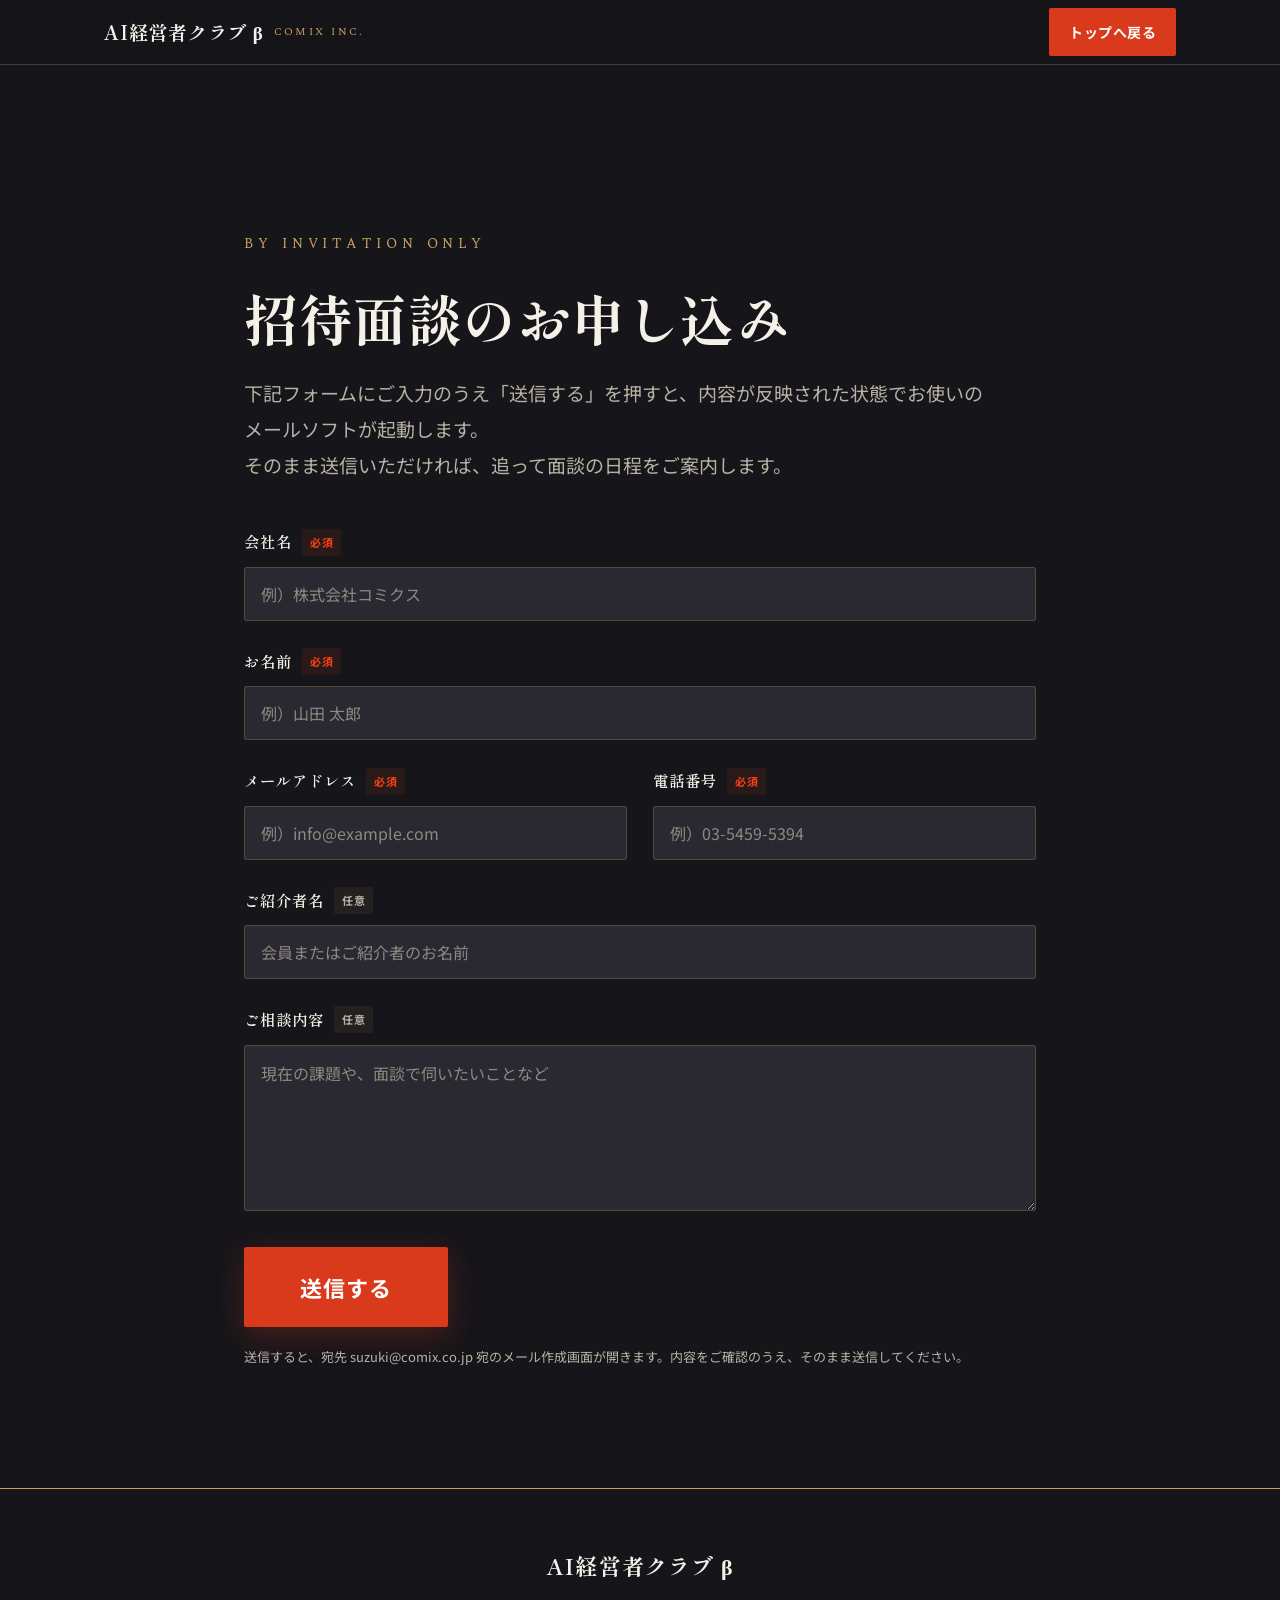
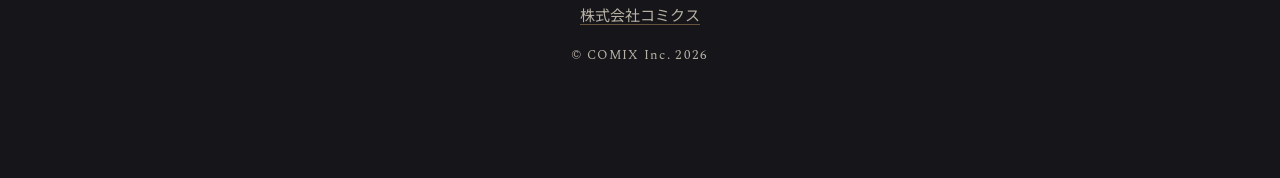
==== apply.html @ c43611c6 "LP更新: ロゴ・画像差し替え、文言修正、モバイル改行調整、FV余白調整 Co-Authored-By: Claude Sonnet 4.6 <noreply@anthropic.com>" ====
<!DOCTYPE html>
<html lang="ja">
<head>
<meta name="robots" content="noindex,nofollow">
<!-- Google Tag Manager -->
<script>(function(w,d,s,l,i){w[l]=w[l]||[];w[l].push({'gtm.start':
new Date().getTime(),event:'gtm.js'});var f=d.getElementsByTagName(s)[0],
j=d.createElement(s),dl=l!='dataLayer'?'&l='+l:'';j.async=true;j.src=
'https://www.googletagmanager.com/gtm.js?id='+i+dl;f.parentNode.insertBefore(j,f);
})(window,document,'script','dataLayer','GTM-5CRJNVT3');</script>
<!-- End Google Tag Manager -->
<meta charset="UTF-8">
<meta name="viewport" content="width=device-width, initial-scale=1.0">
<title>招待面談のお申し込み | AI経営者クラブβ — 株式会社コミクス</title>
<link rel="icon" href="./favicon.ico">
<meta name="description" content="AI経営者クラブβへの招待面談お申し込みフォーム。完全招待制・経営者のためのメンバーシップ。株式会社コミクス運営。">
<!-- 公開時: 仮ドメイン club.comix.co.jp を本番URLへ差し替え -->
<link rel="canonical" href="https://club.comix.co.jp/apply.html">
<link rel="preconnect" href="https://fonts.googleapis.com">
<link rel="preconnect" href="https://fonts.gstatic.com" crossorigin>
<link href="https://fonts.googleapis.com/css2?family=Noto+Sans+JP:wght@400;500;700&family=Shippori+Mincho:wght@600;700&family=Spectral:wght@400;500;600&display=swap" rel="stylesheet">
<link rel="stylesheet" href="./css/style.css">
</head>
<body>
<!-- Google Tag Manager (noscript) -->
<noscript><iframe src="https://www.googletagmanager.com/ns.html?id=GTM-5CRJNVT3"
height="0" width="0" style="display:none;visibility:hidden"></iframe></noscript>
<!-- End Google Tag Manager (noscript) -->

<!-- ============ HEADER ============ -->
<header class="site-header">
  <div class="header-inner">
    <a class="brand" href="./index.html" aria-label="AI経営者クラブβ トップへ">
      <span class="b-main">AI経営者クラブ β</span>
      <span class="b-sub">COMIX Inc.</span>
    </a>
    <a class="btn btn-mini" href="./index.html">トップへ戻る</a>
  </div>
</header>

<!-- ============ APPLY FORM ============ -->
<section class="s-ink apply-section">
  <div class="narrow">
    <span class="eyebrow">By Invitation Only</span>
    <h1 class="sec-head">招待面談のお申し込み</h1>
    <p class="sec-sub">下記フォームにご入力のうえ「送信する」を押すと、内容が反映された状態でお使いのメールソフトが起動します。<br class="pc">そのまま送信いただければ、追って面談の日程をご案内します。</p>

    <form class="apply-form" id="applyForm" novalidate>
      <div class="field">
        <label for="f-company">会社名<span class="req">必須</span></label>
        <input type="text" id="f-company" name="company" autocomplete="organization" placeholder="例）株式会社コミクス" required>
      </div>

      <div class="field">
        <label for="f-name">お名前<span class="req">必須</span></label>
        <input type="text" id="f-name" name="name" autocomplete="name" placeholder="例）山田 太郎" required>
      </div>

      <div class="field-row">
        <div class="field">
          <label for="f-email">メールアドレス<span class="req">必須</span></label>
          <input type="email" id="f-email" name="email" autocomplete="email" placeholder="例）info@example.com" required>
        </div>
        <div class="field">
          <label for="f-tel">電話番号<span class="req">必須</span></label>
          <input type="tel" id="f-tel" name="tel" autocomplete="tel" placeholder="例）03-5459-5394" required>
        </div>
      </div>

      <div class="field">
        <label for="f-referrer">ご紹介者名<span class="opt">任意</span></label>
        <input type="text" id="f-referrer" name="referrer" placeholder="会員またはご紹介者のお名前">
      </div>

      <div class="field">
        <label for="f-message">ご相談内容<span class="opt">任意</span></label>
        <textarea id="f-message" name="message" rows="5" placeholder="現在の課題や、面談で伺いたいことなど"></textarea>
      </div>

      <button type="submit" class="btn btn-primary big apply-submit">送信する</button>
      <p class="apply-note">送信すると、宛先 <span class="nb">suzuki@comix.co.jp</span> 宛のメール作成画面が開きます。内容をご確認のうえ、そのまま送信してください。</p>
    </form>
  </div>
</section>

<!-- ============ FOOTER ============ -->
<footer class="site-footer">
  <div class="narrow">
    <div class="f-brand">AI経営者クラブ β</div>
    <div class="f-co"><a href="https://www.comix.co.jp/" target="_blank" rel="noopener">株式会社コミクス</a></div>
    <div class="f-copy">© COMIX Inc. 2026</div>
  </div>
</footer>

<script>
(function(){
  var form = document.getElementById('applyForm');
  if(!form){ return; }

  form.addEventListener('submit', function(e){
    e.preventDefault();
    if(typeof form.reportValidity === 'function' && !form.reportValidity()){
      return;
    }

    var v = function(id){ return (document.getElementById(id).value || '').trim(); };
    var lines = [
      '会社名: ' + v('f-company'),
      'お名前: ' + v('f-name'),
      'メールアドレス: ' + v('f-email'),
      '電話番号: ' + v('f-tel'),
      'ご紹介者名: ' + (v('f-referrer') || '（なし）'),
      '',
      'ご相談内容:',
      v('f-message') || '（記載なし）'
    ];

    var subject = encodeURIComponent('【AI経営者クラブβ】招待面談の申込み（' + v('f-company') + ' ' + v('f-name') + '様）');
    var body = encodeURIComponent(lines.join('\n'));
    window.location.href = 'mailto:suzuki@comix.co.jp?subject=' + subject + '&body=' + body;

    setTimeout(function(){
      window.location.href = './thanks.html';
    }, 400);
  });
})();
</script>

</body>
</html>
---- css/style.css ----
:root{
  --ink:#16151A;
  --charcoal:#211F26;
  --charcoal-2:#2A2830;
  --paper:#F5F1E8;
  --paper-dim:#EBE5D6;
  --gold:#C8A063;
  --gold-bright:#E0BC7E;
  --vermilion:#D93A1B;
  --vermilion-hover:#FB4113;
  --on-dark:#F5F1E8;
  --on-dark-sub:#B8B2A4;
  --on-light:#221714;
  --on-light-sub:#5C564A;
  --hairline:rgba(200,160,99,.28);
  --hairline-soft:rgba(200,160,99,.18);
  --header-h:64px;
}
*{box-sizing:border-box;margin:0;padding:0;}
html{scroll-behavior:smooth;scroll-padding-top:84px;-webkit-text-size-adjust:100%;}
body{
  font-family:"Noto Sans JP",sans-serif;
  font-size:17px;
  line-height:1.9;
  color:var(--on-dark);
  background:var(--ink);
  -webkit-font-smoothing:antialiased;
  text-rendering:optimizeLegibility;
  overflow-x:hidden;
}
img{max-width:100%;display:block;}
a{color:inherit;text-decoration:none;}
br.sp{display:none;}
h1,h2,h3,h4{font-family:"Shippori Mincho",serif;font-weight:700;line-height:1.4;letter-spacing:.01em;}
a:focus-visible,button:focus-visible,summary:focus-visible{outline:2px solid var(--gold);outline-offset:3px;border-radius:2px;}

.wrap{max-width:1200px;margin:0 auto;padding:0 24px;}
.narrow{max-width:840px;margin:0 auto;padding:0 24px;}
section{padding:clamp(72px,10vw,120px) 0;position:relative;}

/* surfaces */
.s-ink{background:var(--ink);color:var(--on-dark);}
.s-charcoal{background:var(--charcoal);color:var(--on-dark);}
.s-paper{background:var(--paper);color:var(--on-light);}
.s-paper-dim{background:var(--paper-dim);color:var(--on-light);}

/* typography helpers */
.eyebrow{
  font-family:"Spectral",serif;
  letter-spacing:.35em;
  text-transform:uppercase;
  font-size:14px;
  color:var(--gold);
  display:inline-block;
  margin-bottom:22px;
}
.eyebrow--light{color:var(--on-light);}
.sec-head{font-size:clamp(34px,4.5vw,54px);margin-bottom:20px;text-wrap:balance;}
.sec-head span{display:inline-block;}
.sp-only{display:none;}
/* 本文・コールアウトは文節単位で改行（非対応ブラウザは従来通り） */
.hero-lead,.spotlight-note,.sec-sub,.lead-txt,.note,.plan-below,.after-cards-note,.pullquote,.subsidy-panel p,.community-close,.invite-panel,.price-close,.pain-close,.fc-lead,.fc-help,.f-beta,.vcard p,.tcard li{word-break:auto-phrase;}
.hero-lead,.spotlight-note,.sec-sub,.lead-txt,.note,.plan-below,.after-cards-note,.pullquote,.subsidy-panel p,.f-beta{text-wrap:pretty;}
.community-close,.invite-panel,.price-close,.pain-close{text-wrap:balance;}
.nb{display:inline-block;}
.sec-sub{font-size:clamp(16px,1.6vw,19px);color:var(--on-dark-sub);max-width:760px;line-height:1.9;}
.s-paper .sec-sub,.s-paper-dim .sec-sub{color:var(--on-light-sub);}
.roman{font-family:"Spectral",serif;}
.gold-txt{color:var(--gold);}
.note{font-size:13px;line-height:1.85;color:var(--on-dark-sub);}
.s-paper .note,.s-paper-dim .note{color:var(--on-light-sub);}

.hr-gold{border:0;border-top:1px solid var(--hairline);margin:0;}

/* CTA buttons */
.btn{
  display:inline-flex;align-items:center;justify-content:center;gap:.5em;
  font-family:"Noto Sans JP",sans-serif;font-weight:700;
  cursor:pointer;border:0;transition:background .25s ease,transform .25s ease,border-color .25s ease,color .25s ease;
  text-align:center;
}
.btn-primary{
  background:var(--vermilion);color:#fff;border-radius:2px;
  padding:20px 40px;font-size:18px;letter-spacing:.04em;
  box-shadow:0 8px 30px rgba(217,58,27,.28);
}
.btn-primary:hover{background:var(--vermilion-hover);transform:translateY(-2px);}
.btn-primary.big{padding:24px 56px;font-size:clamp(18px,2vw,22px);}
.btn-ghost{
  background:transparent;color:var(--gold);border:1px solid var(--gold);border-radius:2px;
  padding:19px 38px;font-size:17px;letter-spacing:.04em;
}
.btn-ghost:hover{color:var(--gold-bright);border-color:var(--gold-bright);background:rgba(200,160,99,.06);}
.btn-mini{
  background:var(--vermilion);color:#fff;border-radius:2px;
  padding:11px 20px;font-size:14px;font-weight:700;letter-spacing:.03em;
}
.btn-mini:hover{background:var(--vermilion-hover);}

/* ============ HEADER ============ */
.site-header{
  position:sticky;top:0;z-index:200;
  background:rgba(22,21,26,.9);
  backdrop-filter:blur(12px);-webkit-backdrop-filter:blur(12px);
  border-bottom:1px solid var(--hairline);
}
.header-inner{max-width:1120px;margin:0 auto;padding:0 24px;height:var(--header-h);display:flex;align-items:center;justify-content:space-between;gap:16px;}
.brand{display:flex;flex-direction:row;align-items:center;gap:10px;line-height:1.2;}
.brand-logo{height:32px;width:auto;display:block;flex-shrink:0;filter:brightness(0) invert(1) sepia(1) saturate(.55) brightness(1.0);}
.brand-text{display:flex;flex-direction:column;}
.brand .b-main{display:block;white-space:nowrap;}
.brand .b-sub{display:block;}
.brand .b-main{font-family:"Shippori Mincho",serif;font-weight:700;font-size:19px;color:var(--on-dark);letter-spacing:.04em;}
.brand .b-sub{font-family:"Spectral",serif;font-size:11px;letter-spacing:.22em;color:var(--gold);text-transform:uppercase;}

/* ============ HERO ============ */
.hero{
  min-height:100svh;
  display:flex;align-items:center;
  background:
    linear-gradient(rgba(22,21,26,.55),rgba(22,21,26,.92)),
    url('../images/aiclub/hero.png') center/cover no-repeat;
  background:
    linear-gradient(rgba(22,21,26,.55),rgba(22,21,26,.92)),
    image-set(
      url('../images/aiclub/hero.avif') type('image/avif'),
      url('../images/aiclub/hero.webp') type('image/webp'),
      url('../images/aiclub/hero.png') type('image/png')
    ) center/cover no-repeat;
  padding:clamp(50px,7vh,80px) 0 clamp(34px,5vh,60px);
  position:relative;
}
.hero-inner{max-width:1200px;margin:0 auto;padding:0 24px;width:100%;position:relative;}
.hero-grid{display:grid;grid-template-columns:1fr auto;gap:40px;align-items:center;}
.hero-main{max-width:1050px;}
.hero h1{font-size:clamp(34px,6.5vw,76px);color:#fff;line-height:1.28;margin-bottom:30px;letter-spacing:.02em;text-shadow:0 2px 24px rgba(0,0,0,.4);}
.hero-lead{font-size:clamp(16px,1.9vw,21px);color:var(--on-dark);max-width:780px;line-height:1.95;margin-bottom:44px;}
.spotlight{margin-bottom:18px;}
.spotlight .price-yen{font-weight:300;}
.spotlight .price-comma{font-size:.6em;vertical-align:.1em;}
.spotlight .price{
  font-family:"Spectral",serif;font-weight:600;
  font-size:clamp(56px,9vw,120px);
  color:var(--gold);line-height:1;letter-spacing:.01em;
  display:inline-block;
}
.spotlight .unit{font-family:"Spectral",serif;font-weight:600;font-size:clamp(18px,2.4vw,26px);color:var(--gold);margin-left:10px;letter-spacing:.05em;white-space:nowrap;}
.spotlight .real{display:block;margin-top:14px;font-family:"Shippori Mincho",serif;font-weight:600;font-size:clamp(17px,2vw,22px);color:#fff;}
.spotlight-note{font-size:13px;color:var(--on-dark-sub);max-width:640px;margin-top:8px;line-height:1.8;}
.substats{display:flex;flex-wrap:wrap;align-items:center;gap:0 18px;margin:30px 0 40px;font-size:15px;color:var(--on-dark);}
.substats span{display:inline-flex;align-items:center;}
.substats span+span::before{content:"•";color:var(--gold);margin-right:18px;}
.hero-cta{display:flex;flex-wrap:wrap;gap:16px;}
/* vertical signature */
.signature{
  writing-mode:vertical-rl;text-orientation:mixed;
  font-family:"Shippori Mincho",serif;font-weight:700;
  letter-spacing:.5em;font-size:20px;color:var(--gold);
  display:flex;align-items:center;justify-content:center;gap:22px;
  padding:6px 0;
}
.signature::before,.signature::after{content:"";display:block;width:1px;height:54px;background:var(--gold);opacity:.7;}
.signature-badge{display:none;}

/* hero stagger */
.hero-el{opacity:0;animation:heroFade .9s cubic-bezier(.16,1,.3,1) forwards;}
.hero-el.d1{animation-delay:.05s;}
.hero-el.d2{animation-delay:.20s;}
.hero-el.d3{animation-delay:.35s;}
.hero-el.d4{animation-delay:.50s;}
.hero-el.d5{animation-delay:.65s;}
.hero-el.d6{animation-delay:.80s;}
@keyframes heroFade{from{opacity:0;transform:translateY(22px);}to{opacity:1;transform:none;}}

/* reveal */
.reveal{opacity:0;transform:translateY(24px);transition:opacity .8s cubic-bezier(.16,1,.3,1),transform .8s cubic-bezier(.16,1,.3,1);}
.reveal.in{opacity:1;transform:none;}

/* ============ PAIN STRIP ============ */
.pain-list{margin-top:48px;display:flex;flex-direction:column;gap:2px;}
.pain-row{display:grid;grid-template-columns:auto auto 1fr;gap:22px;align-items:baseline;padding:26px 16px;border-bottom:1px solid var(--hairline-soft);}
.pain-row:first-child{border-top:1px solid var(--hairline-soft);}
.pain-no{font-family:"Spectral",serif;font-size:22px;color:var(--on-dark-sub);min-width:32px;}
.pain-x{color:var(--gold);font-size:22px;line-height:1.4;}
.pain-txt strong{display:block;font-family:"Shippori Mincho",serif;font-weight:600;font-size:clamp(18px,2.2vw,24px);color:var(--on-dark);margin-bottom:6px;line-height:1.5;}
.pain-txt span{color:var(--on-dark-sub);font-size:16px;}
.pain-close{
  margin-top:44px;text-align:center;
  border:1px solid var(--gold);border-radius:4px;
  background:rgba(200,160,99,.07);
  padding:30px 28px;
  font-family:"Shippori Mincho",serif;font-weight:700;
  font-size:clamp(19px,2.6vw,28px);color:var(--gold-bright);line-height:1.6;
}
/* diagnostic self-check (interactive pain strip) */
.pain-guide{margin-top:14px;font-size:17px;color:var(--gold);letter-spacing:.02em;}
.pain-row{cursor:pointer;border-radius:4px;transition:box-shadow .25s ease,background .25s ease;}
.pain-row.selected{box-shadow:inset 0 0 0 1.5px var(--gold);background:rgba(200,160,99,.06);}
.pain-row:focus-visible{outline:2px solid var(--gold);outline-offset:2px;}
.pain-x::before{content:"×";}
.pain-row.selected .pain-x{color:var(--gold-bright);}
.pain-row.selected .pain-x::before{content:"✓";}
.pain-result-cta{display:block;margin-top:22px;}

/* ============ SOLUTION BRIDGE ============ */
.bridge-wrap{margin-top:52px;}
.bridge-svg{width:100%;height:auto;display:block;}
.bridge-mobile{display:none;}
.bm-group{margin-bottom:14px;display:flex;flex-direction:column;gap:8px;}
.bm-label{font-family:"Spectral",serif;letter-spacing:.2em;text-transform:uppercase;font-size:12px;color:var(--on-light-sub);margin-bottom:10px;}
.bm-card{background:var(--ink);color:var(--paper);border-radius:4px;padding:12px 16px;font-size:15px;line-height:1.5;}
.bm-center{background:var(--ink);border:1.5px solid var(--gold);color:var(--paper);text-align:center;border-radius:4px;padding:18px;margin:16px 0;}
.bm-center b{font-family:"Shippori Mincho",serif;color:var(--gold);font-size:19px;display:block;}
.bm-arrow{text-align:center;color:var(--gold);font-size:22px;margin:2px 0;}
.bm-values{display:grid;grid-template-columns:repeat(2,1fr);gap:8px;}
.bm-val{background:var(--charcoal);color:var(--paper);text-align:center;border-radius:4px;padding:14px 8px;font-family:"Shippori Mincho",serif;font-weight:600;font-size:16px;}

/* ============ VALUE CARDS (2x2) ============ */
.vcards{margin-top:56px;display:grid;grid-template-columns:repeat(2,1fr);gap:28px;}
.vcard{background:var(--charcoal-2);border:1px solid var(--hairline-soft);border-radius:4px;overflow:hidden;transition:transform .35s ease,border-color .35s ease;display:flex;flex-direction:column;}
.vcard:hover{transform:translateY(-4px);border-color:var(--gold);}
.vcard picture{display:block;width:100%;}
.vcard-img{width:100%;height:210px;object-fit:cover;filter:saturate(.92);}
.vcard-body{padding:28px 28px 32px;}
.vcard-no{font-family:"Spectral",serif;font-size:14px;letter-spacing:.22em;color:var(--gold);text-transform:uppercase;}
.vcard h3{font-size:26px;color:var(--on-dark);margin:6px 0 14px;}
.vcard p{color:var(--on-dark-sub);font-size:16px;line-height:1.85;text-wrap:pretty;}
.vcard-tag{font-family:"Shippori Mincho",serif;font-weight:700;color:var(--gold-bright);}
.after-cards-note{margin-top:40px;padding:28px 30px;border-left:2px solid var(--gold);background:rgba(200,160,99,.05);font-size:17px;line-height:1.9;color:var(--on-dark);}
.proof-note{margin-top:22px;font-size:13px;color:var(--on-dark-sub);line-height:1.85;}

/* ============ VALUE 01 DETAIL ============ */
.two-col{display:grid;grid-template-columns:1fr 1fr;gap:56px;align-items:start;margin-top:52px;}
.lead-txt{font-size:clamp(17px,1.9vw,20px);line-height:1.95;color:var(--on-dark);margin-top:20px;max-width:820px;}
.s-paper .lead-txt,.s-paper-dim .lead-txt{color:var(--on-light);}
.steps{display:flex;flex-direction:column;gap:22px;}
.step{display:grid;grid-template-columns:auto 1fr;gap:20px;align-items:start;padding-bottom:22px;border-bottom:1px solid var(--hairline-soft);}
.step:last-child{border-bottom:0;}
.step-no{font-family:"Spectral",serif;font-size:30px;color:var(--gold);line-height:1;}
.step p{font-size:17px;line-height:1.8;color:var(--on-dark);}
.rtable{border:1px solid var(--hairline);border-radius:4px;overflow:hidden;}
.rtable .rrow{display:grid;grid-template-columns:30% 70%;border-bottom:1px solid var(--hairline-soft);}
.rtable .rrow:last-child{border-bottom:0;}
.rtable .rk{padding:16px 20px;font-family:"Shippori Mincho",serif;font-weight:600;color:var(--gold);background:rgba(200,160,99,.06);font-size:16px;border-right:1px solid var(--hairline-soft);}
.rtable .rv{padding:16px 20px;color:var(--on-dark);font-size:15.5px;line-height:1.7;}
.pullquote{margin-top:40px;font-family:"Shippori Mincho",serif;font-weight:600;font-size:clamp(19px,2.4vw,26px);line-height:1.7;color:var(--on-dark);border-left:3px solid var(--gold);padding-left:26px;}

/* ============ LEARNING (§7) ============ */
.tri{margin-top:52px;display:grid;grid-template-columns:repeat(3,1fr);gap:24px;}
.tcard{background:var(--charcoal-2);border:1px solid var(--hairline-soft);border-radius:4px;padding:32px 28px;transition:transform .35s ease,border-color .35s ease;display:flex;flex-direction:column;}
.tcard:hover{transform:translateY(-4px);border-color:var(--gold);}
.tcard .tlabel{display:inline-block;align-self:flex-start;font-family:"Spectral",serif;letter-spacing:.14em;text-transform:uppercase;font-size:12px;color:var(--gold);border:1px solid var(--hairline);border-radius:2px;padding:5px 12px;margin-bottom:18px;}
.tcard h3{font-size:22px;color:var(--on-dark);margin-bottom:16px;line-height:1.45;}
.tcard ul{list-style:none;display:flex;flex-direction:column;gap:12px;}
.tcard li{position:relative;padding-left:22px;font-size:15.5px;line-height:1.7;color:var(--on-dark-sub);}
.tcard li::before{content:"—";position:absolute;left:0;color:var(--gold);}
.subsidy-panel{
  margin-top:40px;border:1.5px solid var(--gold);border-radius:4px;
  background:rgba(200,160,99,.07);padding:34px 36px;
}
.subsidy-panel h3{font-size:clamp(20px,2.5vw,28px);color:var(--gold-bright);margin-bottom:14px;line-height:1.5;}
.subsidy-panel p{font-size:16.5px;line-height:1.9;color:var(--on-dark);}

/* ============ COMMUNITY (§8, LIGHT) ============ */
.s-paper .tcard{background:#fff;border:1px solid var(--paper-dim);}
.s-paper .tcard:hover{border-color:var(--gold);}
.s-paper .tcard .tlabel{color:var(--on-light);border-color:var(--gold);}
.s-paper .tcard h3{color:var(--on-light);}
.s-paper .tcard li{color:var(--on-light-sub);}
.s-paper .tcard li::before{color:var(--gold);}
.community-close{
  margin-top:40px;text-align:center;
  font-family:"Shippori Mincho",serif;font-weight:600;
  font-size:clamp(18px,2.3vw,24px);line-height:1.7;color:var(--on-light);
  border-top:1px solid var(--gold);border-bottom:1px solid var(--gold);
  padding:28px 20px;
}

/* ============ WHO (§9) ============ */
.who-grid{margin-top:52px;display:grid;grid-template-columns:1.15fr .85fr;gap:44px;align-items:start;}
.check-list{list-style:none;display:flex;flex-direction:column;gap:0;}
.check-list li{display:grid;grid-template-columns:auto 1fr;gap:18px;align-items:start;padding:22px 4px;border-bottom:1px solid var(--hairline-soft);font-size:clamp(17px,2vw,20px);line-height:1.6;color:var(--on-dark);}
.check-list li:first-child{border-top:1px solid var(--hairline-soft);}
.check-mark{color:var(--gold);font-size:22px;line-height:1.4;}
.reject-panel{background:var(--charcoal-2);border:1px solid var(--hairline-soft);border-radius:4px;padding:30px 30px 34px;}
.reject-panel h4{font-size:19px;color:var(--on-dark);margin-bottom:18px;}
.reject-panel ul{list-style:none;display:flex;flex-direction:column;gap:12px;}
.reject-panel li{position:relative;padding-left:22px;color:var(--on-dark-sub);font-size:15.5px;line-height:1.75;}
.reject-panel li::before{content:"×";position:absolute;left:0;color:var(--vermilion);font-weight:700;}
.invite-panel{
  margin-top:48px;text-align:center;
  border:1.5px solid var(--gold);border-radius:4px;
  padding:40px 34px;background:rgba(200,160,99,.06);
  font-family:"Shippori Mincho",serif;font-weight:600;
  font-size:clamp(18px,2.4vw,25px);line-height:1.7;color:var(--gold-bright);
  max-width:900px;margin-left:auto;margin-right:auto;
}

/* ============ PLAN TABLE (§10) ============ */
.plan-scroll{margin-top:44px;position:relative;}
.scroll-hint{display:none;text-align:center;font-size:13px;color:var(--gold);letter-spacing:.15em;margin-bottom:12px;}
.plan-tablewrap{overflow-x:auto;-webkit-overflow-scrolling:touch;border:1px solid var(--hairline-soft);border-radius:4px;}
table.plan{border-collapse:collapse;width:100%;min-width:820px;}
table.plan th,table.plan td{padding:15px 16px;text-align:center;border-bottom:1px solid var(--hairline-soft);border-right:1px solid var(--hairline-soft);font-size:14.5px;line-height:1.55;vertical-align:middle;}
table.plan th:last-child,table.plan td:last-child{border-right:0;}
table.plan thead th{background:var(--ink);color:var(--on-dark);font-family:"Shippori Mincho",serif;font-weight:700;font-size:15px;padding:20px 16px;}
table.plan thead th .price-s{display:block;font-family:"Spectral",serif;font-size:18px;color:var(--gold);margin-top:6px;letter-spacing:.02em;}
table.plan tbody th{text-align:left;background:#252329;color:var(--on-dark);font-weight:500;font-size:14.5px;white-space:nowrap;position:sticky;left:0;z-index:1;}
table.plan tbody td{color:var(--on-dark-sub);}
/* recommended column */
.col-reco{background:rgba(200,160,99,.08)!important;}
table.plan thead th.col-reco{border-top:2px solid var(--gold);border-left:2px solid var(--gold);border-right:2px solid var(--gold);position:relative;}
table.plan tbody td.col-reco{border-left:2px solid var(--gold);border-right:2px solid var(--gold);color:var(--on-dark);}
table.plan tbody tr:last-child td.col-reco{border-bottom:2px solid var(--gold);}
.reco-tag{display:block;width:fit-content;font-family:"Spectral",serif;letter-spacing:.18em;font-size:11px;color:var(--ink);background:var(--gold);padding:3px 12px;border-radius:2px;margin:0 auto 8px;text-transform:uppercase;}
.plan-below{margin-top:30px;font-size:17px;line-height:1.9;color:var(--on-dark);}
.tick{color:var(--gold);font-weight:700;}

/* ============ PRICE BREAKDOWN (§11, LIGHT) ============ */
.price-grid{margin-top:52px;display:grid;grid-template-columns:1fr 1fr;gap:48px;align-items:stretch;}
.incl-list{list-style:none;display:flex;flex-direction:column;gap:0;}
.incl-list li{display:grid;grid-template-columns:auto 1fr;gap:16px;align-items:start;padding:16px 2px;border-bottom:1px solid var(--paper-dim);font-size:16.5px;line-height:1.6;color:var(--on-light);}
.incl-list li:first-child{border-top:1px solid var(--paper-dim);}
.incl-mark{color:var(--gold);font-size:19px;line-height:1.4;}
.calc-card{background:var(--ink);border:1px solid var(--hairline);border-radius:4px;padding:38px 34px;display:flex;flex-direction:column;justify-content:center;gap:8px;}
.calc-row{display:flex;justify-content:space-between;align-items:baseline;gap:16px;padding:12px 0;border-bottom:1px solid var(--hairline-soft);}
.calc-row:last-child{border-bottom:0;}
.calc-row .lab{font-size:15.5px;color:var(--on-dark-sub);}
.calc-row .num{font-family:"Spectral",serif;font-size:26px;color:var(--on-dark);}
.calc-row.sub .num{color:var(--vermilion-hover);}
.calc-row.final{margin-top:8px;padding-top:20px;border-top:1px solid var(--gold);}
.calc-row.final .lab{font-family:"Shippori Mincho",serif;font-weight:700;color:var(--gold-bright);font-size:18px;}
.calc-row.final .num{font-family:"Spectral",serif;font-size:clamp(34px,5vw,52px);color:var(--gold);line-height:1;}
.price-close{
  margin-top:48px;text-align:center;max-width:920px;margin-left:auto;margin-right:auto;
  font-family:"Shippori Mincho",serif;font-weight:600;
  font-size:clamp(18px,2.3vw,25px);line-height:1.8;color:var(--on-light);
}

/* ============ FAQ (§12) ============ */
.faq{margin-top:48px;max-width:880px;margin-left:auto;margin-right:auto;}
.faq details{border-bottom:1px solid var(--hairline-soft);}
.faq details:first-child{border-top:1px solid var(--hairline-soft);}
.faq summary{
  list-style:none;cursor:pointer;padding:26px 44px 26px 40px;position:relative;
  font-family:"Shippori Mincho",serif;font-weight:600;font-size:clamp(17px,2vw,21px);
  color:var(--on-dark);line-height:1.6;
}
.faq summary::-webkit-details-marker{display:none;}
.faq summary::before{content:"Q";font-family:"Spectral",serif;color:var(--gold);position:absolute;left:0;top:26px;font-size:20px;}
.faq summary::after{content:"+";position:absolute;right:8px;top:24px;color:var(--gold);font-size:26px;font-weight:400;transition:transform .3s ease;font-family:"Spectral",serif;}
.faq details[open] summary::after{transform:rotate(45deg);}
.faq .faq-a{padding:0 8px 30px 40px;color:var(--on-dark-sub);font-size:16.5px;line-height:1.95;}

/* ============ FINAL CTA (§13) ============ */
.final-cta{
  background:
    linear-gradient(rgba(22,21,26,.6),rgba(22,21,26,.92)),
    url('../images/aiclub/cta.png') center/cover no-repeat;
  background:
    linear-gradient(rgba(22,21,26,.6),rgba(22,21,26,.92)),
    image-set(
      url('../images/aiclub/cta.avif') type('image/avif'),
      url('../images/aiclub/cta.webp') type('image/webp'),
      url('../images/aiclub/cta.png') type('image/png')
    ) center/cover no-repeat;
  text-align:center;
}
.final-cta .eyebrow{color:var(--gold);}
.final-cta h2{font-size:clamp(38px,6vw,72px);color:#fff;line-height:1.3;margin-bottom:26px;text-shadow:0 2px 24px rgba(0,0,0,.45);}
.final-cta .fc-lead{font-size:clamp(17px,2vw,21px);color:var(--on-dark);max-width:680px;margin:0 auto 40px;line-height:1.9;}
.final-cta .fc-help{margin-top:22px;font-size:15px;color:var(--on-dark-sub);}
.assurance{margin-top:46px;display:flex;flex-wrap:wrap;justify-content:center;gap:14px 30px;}
.assurance span{position:relative;padding-left:24px;font-size:14.5px;color:var(--on-dark);}
.assurance span::before{content:"✓";position:absolute;left:0;color:var(--gold);font-weight:700;}

/* ============ FOOTER (§14) ============ */
.site-footer{background:var(--ink);border-top:1px solid var(--gold);padding:56px 0 90px;text-align:center;}
.site-footer .f-brand{display:flex;align-items:center;justify-content:center;gap:10px;font-family:"Shippori Mincho",serif;font-weight:700;font-size:22px;color:var(--on-dark);letter-spacing:.05em;margin-bottom:14px;}
.site-footer .f-co{font-size:15px;color:var(--on-dark-sub);margin-bottom:6px;}
.site-footer .f-co a{text-decoration:underline;text-underline-offset:3px;text-decoration-color:rgba(200,160,99,.45);transition:color .25s ease;}
.site-footer .f-co a:hover{color:var(--gold);}
.site-footer .f-copy{font-family:"Spectral",serif;font-size:13px;color:var(--on-dark-sub);letter-spacing:.1em;margin:14px 0 20px;}
.site-footer .f-beta{font-size:12.5px;color:var(--on-dark-sub);max-width:640px;margin:0 auto;line-height:1.8;}

/* ============ APPLY FORM ============ */
.apply-section{padding-top:calc(var(--header-h) + clamp(56px,8vw,96px));}
.apply-form{margin-top:44px;display:flex;flex-direction:column;gap:26px;}
.apply-form .field-row{display:grid;grid-template-columns:1fr 1fr;gap:26px;}
.apply-form .field{display:flex;flex-direction:column;gap:10px;}
.apply-form label{font-family:"Shippori Mincho",serif;font-weight:600;font-size:15.5px;color:var(--on-dark);display:flex;align-items:center;gap:10px;}
.apply-form .req,.apply-form .opt{font-family:"Noto Sans JP",sans-serif;font-weight:700;font-size:11px;letter-spacing:.05em;border-radius:2px;padding:3px 8px;}
.apply-form .req{color:var(--vermilion-hover);background:rgba(217,58,27,.1);}
.apply-form .opt{color:var(--on-dark-sub);background:rgba(200,160,99,.08);}
.apply-form input,.apply-form textarea{
  width:100%;background:var(--charcoal-2);border:1px solid var(--hairline);border-radius:3px;
  padding:14px 16px;font-family:"Noto Sans JP",sans-serif;font-size:16px;color:var(--on-dark);
  transition:border-color .2s ease,background .2s ease;
}
.apply-form input::placeholder,.apply-form textarea::placeholder{color:var(--on-dark-sub);opacity:.7;}
.apply-form input:focus,.apply-form textarea:focus{outline:none;border-color:var(--gold);background:var(--charcoal);}
.apply-form textarea{resize:vertical;line-height:1.7;}
.apply-form .apply-submit{margin-top:10px;align-self:flex-start;}
.apply-form .apply-note{font-size:13px;line-height:1.8;color:var(--on-dark-sub);margin-top:-8px;}
.apply-sent{
  margin-top:6px;border:1px solid var(--gold);border-radius:4px;background:rgba(200,160,99,.08);
  padding:18px 20px;font-size:15px;line-height:1.8;color:var(--gold-bright);
}
.apply-sent a{text-decoration:underline;text-underline-offset:3px;}
@media (max-width:640px){
  .apply-form .field-row{grid-template-columns:1fr;gap:26px;}
  .apply-form .apply-submit{align-self:stretch;}
}

/* ============ THANKS PAGE ============ */
.thanks-section{text-align:center;}
.thanks-section .sec-head{margin-left:auto;margin-right:auto;}
.thanks-section .sec-sub{margin-left:auto;margin-right:auto;}
.thanks-note{
  margin:40px auto 0;max-width:640px;
  border:1px solid var(--gold);border-radius:4px;background:rgba(200,160,99,.07);
  padding:24px 26px;font-size:15px;line-height:1.9;color:var(--on-dark-sub);
}
.thanks-note a{color:var(--gold-bright);text-decoration:underline;text-underline-offset:3px;}
.thanks-cta{margin-top:44px;}

/* ============ STICKY BOTTOM CTA (mobile) ============ */
.bottom-cta{display:none;}

/* ============ RESPONSIVE ============ */
@media (max-width:980px){
  .two-col{grid-template-columns:1fr;gap:40px;}
  .who-grid{grid-template-columns:1fr;gap:32px;}
  .price-grid{grid-template-columns:1fr;gap:32px;}
  .tri{grid-template-columns:1fr;}
}
@media (max-width:820px){
  .vcards{grid-template-columns:1fr;}
}
@media (max-width:768px){
  br.pc{display:none;}
  br.sp{display:inline;}
  body{font-size:16.5px;}
  .header-inner{padding:0 16px;}
  .brand .b-main{font-size:16px;}
  .btn-mini{padding:9px 14px;font-size:13px;}
  .hero-grid{grid-template-columns:1fr;}
  .signature{display:none;}
  .signature-badge{
    display:inline-flex;align-items:center;gap:12px;margin-top:6px;
    font-family:"Shippori Mincho",serif;font-weight:700;letter-spacing:.35em;
    font-size:14px;color:var(--gold);border:1px solid var(--gold);border-radius:2px;
    padding:8px 20px;background:rgba(200,160,99,.06);
  }
  .hero-cta .btn{flex:1 1 100%;}
  .bridge-svg{display:none;}
  .bridge-mobile{display:block;}
  .scroll-hint{display:block;}
  .rtable .rrow{grid-template-columns:1fr;}
  .rtable .rk{border-right:0;border-bottom:1px solid var(--hairline-soft);}
  .pain-row{grid-template-columns:auto 1fr;}
  .pain-no{display:none;}
  .bottom-cta{
    display:block;position:fixed;left:0;right:0;bottom:0;z-index:250;
    padding:12px 16px calc(12px + env(safe-area-inset-bottom));
    background:rgba(22,21,26,.94);backdrop-filter:blur(10px);-webkit-backdrop-filter:blur(10px);
    border-top:1px solid var(--hairline);
  }
  .bottom-cta .btn{width:100%;padding:16px;font-size:16px;}
  body{padding-bottom:76px;}
  .site-footer{padding-bottom:110px;}
}
@media (max-width:480px){
  .wrap,.narrow,.hero-inner,.header-inner{padding-left:18px;padding-right:18px;}
  .calc-row .num{font-size:22px;}
  .sp-only{display:inline;}
}

/* reduced motion */
@media (prefers-reduced-motion:reduce){
  html{scroll-behavior:auto;}
  .reveal{opacity:1!important;transform:none!important;transition:none!important;}
  .hero-el{opacity:1!important;transform:none!important;animation:none!important;}
  .btn,.vcard,.tcard,.pain-row{transition:none!important;}
}
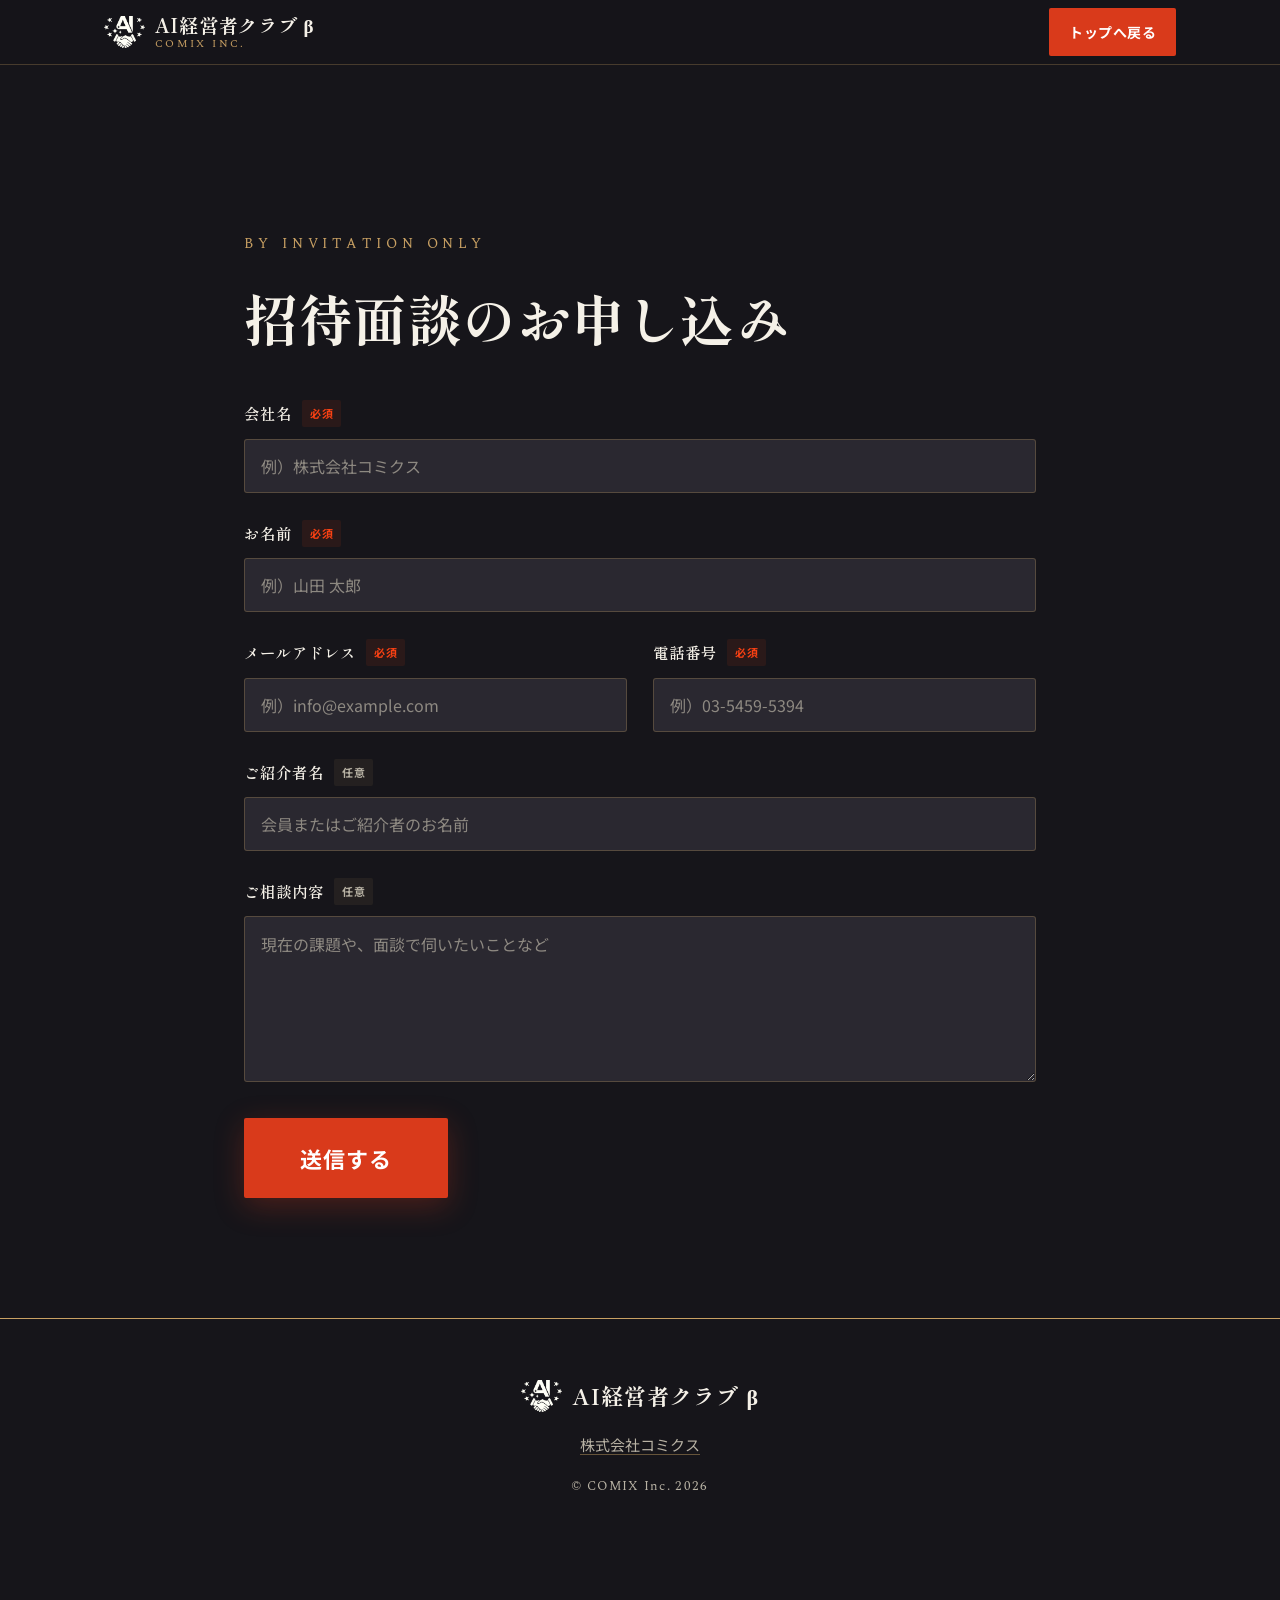
==== commit 494da379: "フォーム・確認・サンクスページ修正: 確認ページ追加、メーラー起動削除、サンクスページテキスト修正 Co-Authored-By: Claude Sonnet 4.6 <noreply@anthrop" ====
--- a/apply.html
+++ b/apply.html
@@ -31,8 +31,11 @@
 <header class="site-header">
   <div class="header-inner">
     <a class="brand" href="./index.html" aria-label="AI経営者クラブβ トップへ">
-      <span class="b-main">AI経営者クラブ β</span>
-      <span class="b-sub">COMIX Inc.</span>
+      <img src="images/logo.png" alt="AI経営者クラブβ ロゴ" class="brand-logo">
+      <div class="brand-text">
+        <span class="b-main">AI経営者クラブ β</span>
+        <span class="b-sub">COMIX Inc.</span>
+      </div>
     </a>
     <a class="btn btn-mini" href="./index.html">トップへ戻る</a>
   </div>
@@ -43,7 +46,6 @@
   <div class="narrow">
     <span class="eyebrow">By Invitation Only</span>
     <h1 class="sec-head">招待面談のお申し込み</h1>
-    <p class="sec-sub">下記フォームにご入力のうえ「送信する」を押すと、内容が反映された状態でお使いのメールソフトが起動します。<br class="pc">そのまま送信いただければ、追って面談の日程をご案内します。</p>
 
     <form class="apply-form" id="applyForm" novalidate>
       <div class="field">
@@ -78,7 +80,6 @@
       </div>
 
       <button type="submit" class="btn btn-primary big apply-submit">送信する</button>
-      <p class="apply-note">送信すると、宛先 <span class="nb">suzuki@comix.co.jp</span> 宛のメール作成画面が開きます。内容をご確認のうえ、そのまま送信してください。</p>
     </form>
   </div>
 </section>
@@ -86,7 +87,7 @@
 <!-- ============ FOOTER ============ -->
 <footer class="site-footer">
   <div class="narrow">
-    <div class="f-brand">AI経営者クラブ β</div>
+    <div class="f-brand"><img src="images/logo.png" alt="AI経営者クラブβ ロゴ" class="brand-logo">AI経営者クラブ β</div>
     <div class="f-co"><a href="https://www.comix.co.jp/" target="_blank" rel="noopener">株式会社コミクス</a></div>
     <div class="f-copy">© COMIX Inc. 2026</div>
   </div>
@@ -104,24 +105,16 @@
     }
 
     var v = function(id){ return (document.getElementById(id).value || '').trim(); };
-    var lines = [
-      '会社名: ' + v('f-company'),
-      'お名前: ' + v('f-name'),
-      'メールアドレス: ' + v('f-email'),
-      '電話番号: ' + v('f-tel'),
-      'ご紹介者名: ' + (v('f-referrer') || '（なし）'),
-      '',
-      'ご相談内容:',
-      v('f-message') || '（記載なし）'
-    ];
+    sessionStorage.setItem('aikc_form', JSON.stringify({
+      company:  v('f-company'),
+      name:     v('f-name'),
+      email:    v('f-email'),
+      tel:      v('f-tel'),
+      referrer: v('f-referrer'),
+      message:  v('f-message')
+    }));
 
-    var subject = encodeURIComponent('【AI経営者クラブβ】招待面談の申込み（' + v('f-company') + ' ' + v('f-name') + '様）');
-    var body = encodeURIComponent(lines.join('\n'));
-    window.location.href = 'mailto:suzuki@comix.co.jp?subject=' + subject + '&body=' + body;
-
-    setTimeout(function(){
-      window.location.href = './thanks.html';
-    }, 400);
+    window.location.href = './confirm.html';
   });
 })();
 </script>
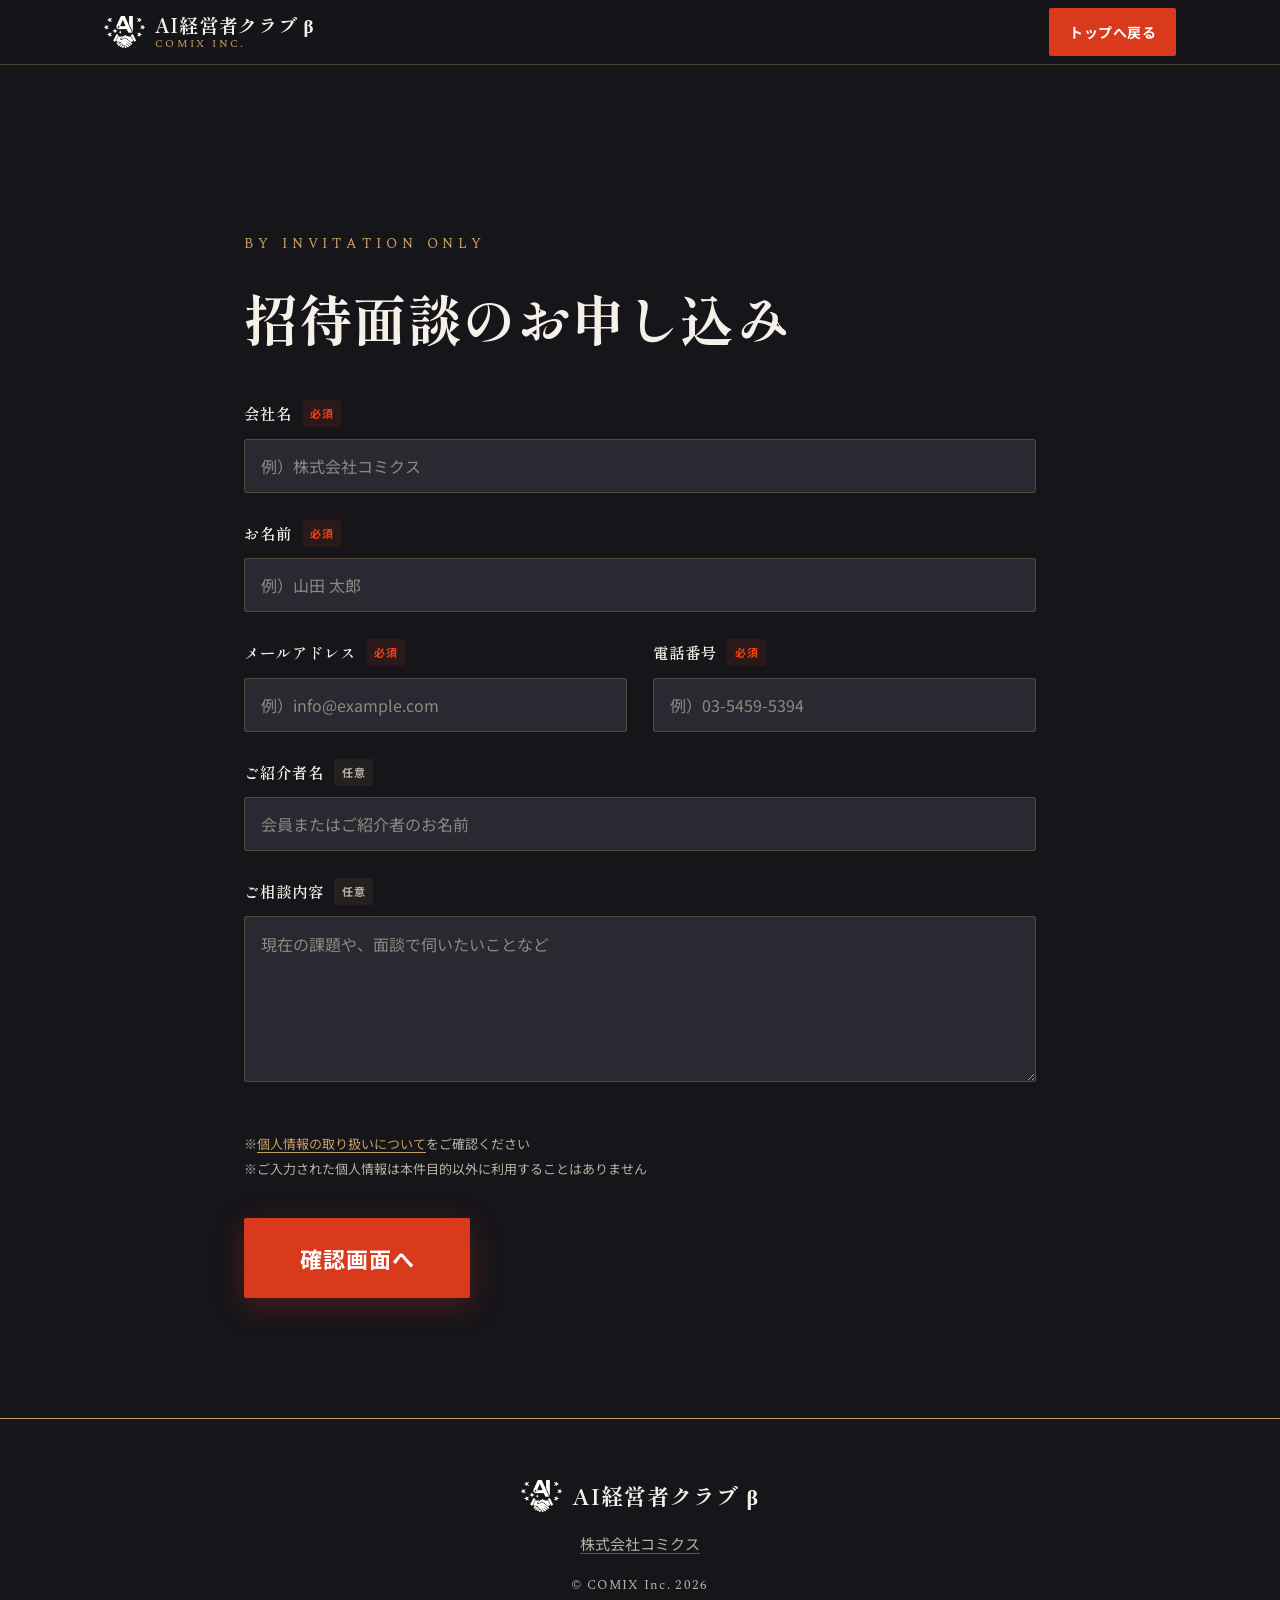
==== commit d7a16b30: "apply: 個人情報注記を追加、送信ボタンを「確認画面へ」に変更 Co-Authored-By: Claude Sonnet 4.6 <noreply@anthropic.com>" ====
--- a/apply.html
+++ b/apply.html
@@ -79,7 +79,8 @@
         <textarea id="f-message" name="message" rows="5" placeholder="現在の課題や、面談で伺いたいことなど"></textarea>
       </div>
 
-      <button type="submit" class="btn btn-primary big apply-submit">送信する</button>
+      <p class="privacy-note">※<a href="https://www.comix.co.jp/handling-of-personal-information/" target="_blank" rel="noopener">個人情報の取り扱いについて</a>をご確認ください<br>※ご入力された個人情報は本件目的以外に利用することはありません</p>
+      <button type="submit" class="btn btn-primary big apply-submit">確認画面へ</button>
     </form>
   </div>
 </section>
--- a/css/style.css
+++ b/css/style.css
@@ -352,6 +352,14 @@
 .faq details[open] summary::after{transform:rotate(45deg);}
 .faq .faq-a{padding:0 8px 30px 40px;color:var(--on-dark-sub);font-size:16.5px;line-height:1.95;}
 
+/* FAQ on light background */
+.s-paper .faq details{border-bottom:1px solid var(--paper-dim);}
+.s-paper .faq details:first-child{border-top:1px solid var(--paper-dim);}
+.s-paper .faq summary{color:var(--on-light);}
+.s-paper .faq summary::before{color:var(--on-light);}
+.s-paper .faq summary::after{color:var(--on-light);}
+.s-paper .faq .faq-a{color:var(--on-light-sub);}
+
 /* ============ FINAL CTA (§13) ============ */
 .final-cta{
   background:
@@ -400,6 +408,8 @@
 .apply-form input::placeholder,.apply-form textarea::placeholder{color:var(--on-dark-sub);opacity:.7;}
 .apply-form input:focus,.apply-form textarea:focus{outline:none;border-color:var(--gold);background:var(--charcoal);}
 .apply-form textarea{resize:vertical;line-height:1.7;}
+.privacy-note{font-size:13px;color:var(--on-dark-sub);line-height:1.9;margin-top:24px;}
+.privacy-note a{color:var(--gold);text-decoration:underline;text-underline-offset:3px;}
 .apply-form .apply-submit{margin-top:10px;align-self:flex-start;}
 .apply-form .apply-note{font-size:13px;line-height:1.8;color:var(--on-dark-sub);margin-top:-8px;}
 .apply-sent{
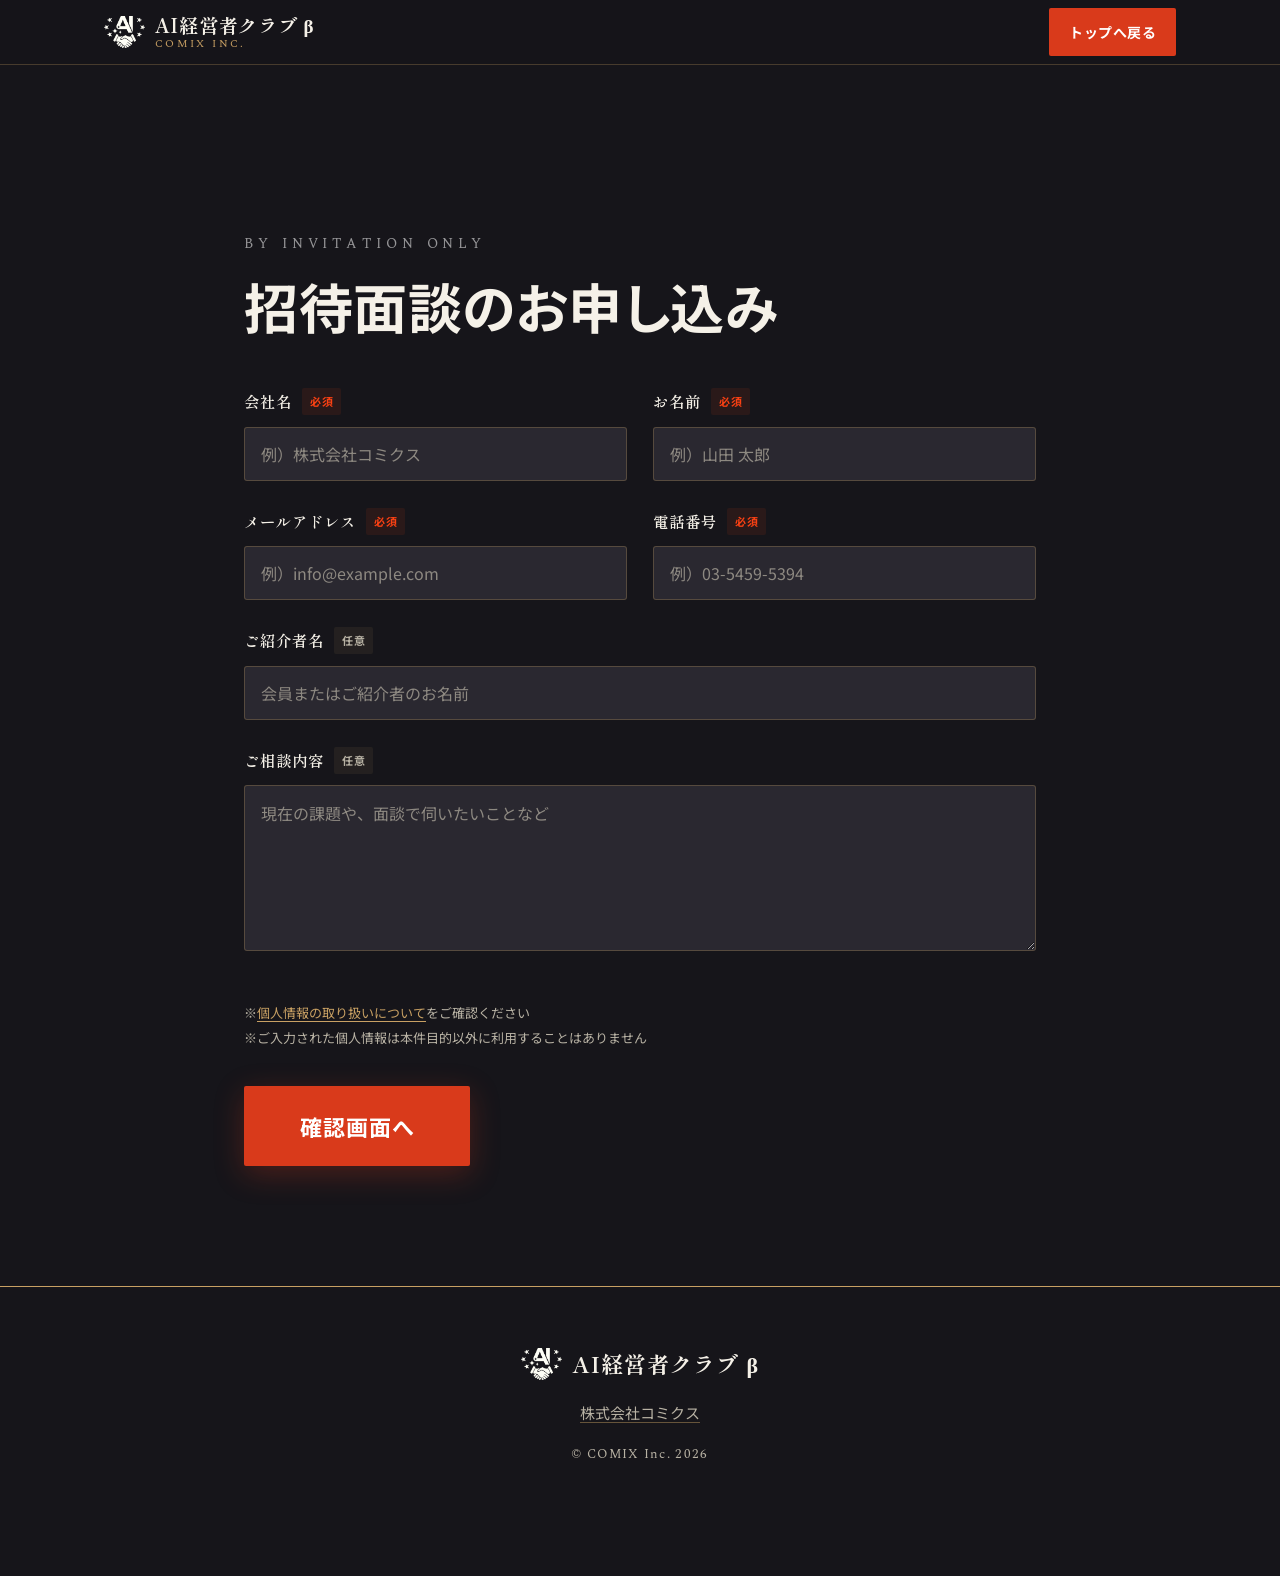
==== commit b49e6249: "club: フォームレイアウト・autofill・color-scheme修正 - 会社名とお名前を2カラム(field-row)に変更 - autofillダーク維持CSS追加(-webkit-bo" ====
--- a/apply.html
+++ b/apply.html
@@ -48,24 +48,28 @@
     <h1 class="sec-head">招待面談のお申し込み</h1>
 
     <form class="apply-form" id="applyForm" novalidate>
-      <div class="field">
-        <label for="f-company">会社名<span class="req">必須</span></label>
-        <input type="text" id="f-company" name="company" autocomplete="organization" placeholder="例）株式会社コミクス" required>
-      </div>
+      <div class="field-row">
+        <div class="field">
+          <label for="f-company">会社名<span class="req">必須</span></label>
+          <input type="text" id="f-company" name="company" autocomplete="organization" placeholder="例）株式会社コミクス" required>
+        </div>
 
-      <div class="field">
-        <label for="f-name">お名前<span class="req">必須</span></label>
-        <input type="text" id="f-name" name="name" autocomplete="name" placeholder="例）山田 太郎" required>
+        <div class="field">
+          <label for="f-name">お名前<span class="req">必須</span></label>
+          <input type="text" id="f-name" name="name" autocomplete="name" placeholder="例）山田 太郎" required>
+        </div>
       </div>
 
       <div class="field-row">
         <div class="field">
           <label for="f-email">メールアドレス<span class="req">必須</span></label>
           <input type="email" id="f-email" name="email" autocomplete="email" placeholder="例）info@example.com" required>
+          <span class="field-error" id="email-error" style="display:none;color:#e05;font-size:13px;margin-top:4px;"></span>
         </div>
         <div class="field">
           <label for="f-tel">電話番号<span class="req">必須</span></label>
-          <input type="tel" id="f-tel" name="tel" autocomplete="tel" placeholder="例）03-5459-5394" required>
+          <input type="tel" id="f-tel" name="tel" autocomplete="tel" placeholder="例）03-5459-5394" required pattern="[0-9\-\(\)\+\s]+" title="電話番号は数字・ハイフンのみで入力してください">
+          <span class="field-error" id="tel-error" style="display:none;color:#e05;font-size:13px;margin-top:4px;display:none;">電話番号は数字・ハイフンのみで入力してください</span>
         </div>
       </div>
 
@@ -79,7 +83,7 @@
         <textarea id="f-message" name="message" rows="5" placeholder="現在の課題や、面談で伺いたいことなど"></textarea>
       </div>
 
-      <p class="privacy-note">※<a href="https://www.comix.co.jp/handling-of-personal-information/" target="_blank" rel="noopener">個人情報の取り扱いについて</a>をご確認ください<br>※ご入力された個人情報は本件目的以外に利用することはありません</p>
+      <p class="privacy-note">※<a href="https://www.comix.co.jp/handling-of-personal-information/" target="_blank" rel="noopener" style="text-decoration:underline;text-underline-offset:3px;">個人情報の取り扱いについて</a>をご確認ください<br>※ご入力された個人情報は本件目的以外に利用することはありません</p>
       <button type="submit" class="btn btn-primary big apply-submit">確認画面へ</button>
     </form>
   </div>
@@ -99,8 +103,24 @@
   var form = document.getElementById('applyForm');
   if(!form){ return; }
 
+  var emailInput = document.getElementById('f-email');
+  var emailError = document.getElementById('email-error');
+  function validateEmail(){
+    var val = emailInput.value;
+    if(/[^\x00-\x7F]/.test(val)){
+      emailError.textContent = 'メールアドレスに日本語は使用できません';
+      emailError.style.display = 'block';
+      emailInput.setCustomValidity('invalid');
+    } else {
+      emailError.style.display = 'none';
+      emailInput.setCustomValidity('');
+    }
+  }
+  emailInput.addEventListener('input', validateEmail);
+
   form.addEventListener('submit', function(e){
     e.preventDefault();
+    validateEmail();
     if(typeof form.reportValidity === 'function' && !form.reportValidity()){
       return;
     }
--- a/css/style.css
+++ b/css/style.css
@@ -1,4 +1,5 @@
 :root{
+  color-scheme:dark;
   --ink:#16151A;
   --charcoal:#211F26;
   --charcoal-2:#2A2830;
@@ -31,7 +32,8 @@
 img{max-width:100%;display:block;}
 a{color:inherit;text-decoration:none;}
 br.sp{display:none;}
-h1,h2,h3,h4{font-family:"Shippori Mincho",serif;font-weight:700;line-height:1.4;letter-spacing:.01em;}
+h1,h2,h3,h4{font-family:"Noto Sans JP",sans-serif;font-weight:700;line-height:1.4;letter-spacing:.01em;font-feature-settings:"palt";}
+.qt{font-weight:100;}.qt b{font-weight:700;}.h1-sub{font-size:.72em;}
 a:focus-visible,button:focus-visible,summary:focus-visible{outline:2px solid var(--gold);outline-offset:3px;border-radius:2px;}
 
 .wrap{max-width:1200px;margin:0 auto;padding:0 24px;}
@@ -50,9 +52,9 @@
   letter-spacing:.35em;
   text-transform:uppercase;
   font-size:14px;
-  color:var(--gold);
+  color:rgba(255,255,255,.55);
   display:inline-block;
-  margin-bottom:22px;
+  margin-bottom:10px;
 }
 .eyebrow--light{color:var(--on-light);}
 .sec-head{font-size:clamp(34px,4.5vw,54px);margin-bottom:20px;text-wrap:balance;}
@@ -62,7 +64,7 @@
 .hero-lead,.spotlight-note,.sec-sub,.lead-txt,.note,.plan-below,.after-cards-note,.pullquote,.subsidy-panel p,.community-close,.invite-panel,.price-close,.pain-close,.fc-lead,.fc-help,.f-beta,.vcard p,.tcard li{word-break:auto-phrase;}
 .hero-lead,.spotlight-note,.sec-sub,.lead-txt,.note,.plan-below,.after-cards-note,.pullquote,.subsidy-panel p,.f-beta{text-wrap:pretty;}
 .community-close,.invite-panel,.price-close,.pain-close{text-wrap:balance;}
-.nb{display:inline-block;}
+.nb{display:inline-block;white-space:nowrap;}
 .sec-sub{font-size:clamp(16px,1.6vw,19px);color:var(--on-dark-sub);max-width:760px;line-height:1.9;}
 .s-paper .sec-sub,.s-paper-dim .sec-sub{color:var(--on-light-sub);}
 .roman{font-family:"Spectral",serif;}
@@ -87,13 +89,14 @@
 .btn-primary:hover{background:var(--vermilion-hover);transform:translateY(-2px);}
 .btn-primary.big{padding:24px 56px;font-size:clamp(18px,2vw,22px);}
 .btn-ghost{
-  background:transparent;color:var(--gold);border:1px solid var(--gold);border-radius:2px;
+  background:transparent;color:#fff;border:1px solid #fff;border-radius:2px;
   padding:19px 38px;font-size:17px;letter-spacing:.04em;
 }
-.btn-ghost:hover{color:var(--gold-bright);border-color:var(--gold-bright);background:rgba(200,160,99,.06);}
+.btn-ghost:hover{color:rgba(255,255,255,.8);border-color:rgba(255,255,255,.8);background:rgba(255,255,255,.06);}
 .btn-mini{
   background:var(--vermilion);color:#fff;border-radius:2px;
   padding:11px 20px;font-size:14px;font-weight:700;letter-spacing:.03em;
+  white-space:nowrap;
 }
 .btn-mini:hover{background:var(--vermilion-hover);}
 
@@ -115,51 +118,78 @@
 
 /* ============ HERO ============ */
 .hero{
-  min-height:100svh;
-  display:flex;align-items:center;
-  background:
-    linear-gradient(rgba(22,21,26,.55),rgba(22,21,26,.92)),
-    url('../images/aiclub/hero.png') center/cover no-repeat;
-  background:
-    linear-gradient(rgba(22,21,26,.55),rgba(22,21,26,.92)),
-    image-set(
-      url('../images/aiclub/hero.avif') type('image/avif'),
-      url('../images/aiclub/hero.webp') type('image/webp'),
-      url('../images/aiclub/hero.png') type('image/png')
-    ) center/cover no-repeat;
-  padding:clamp(50px,7vh,80px) 0 clamp(34px,5vh,60px);
+  display:flex;
+  flex-direction:column;
   position:relative;
-}
-.hero-inner{max-width:1200px;margin:0 auto;padding:0 24px;width:100%;position:relative;}
-.hero-grid{display:grid;grid-template-columns:1fr auto;gap:40px;align-items:center;}
-.hero-main{max-width:1050px;}
-.hero h1{font-size:clamp(34px,6.5vw,76px);color:#fff;line-height:1.28;margin-bottom:30px;letter-spacing:.02em;text-shadow:0 2px 24px rgba(0,0,0,.4);}
-.hero-lead{font-size:clamp(16px,1.9vw,21px);color:var(--on-dark);max-width:780px;line-height:1.95;margin-bottom:44px;}
-.spotlight{margin-bottom:18px;}
-.spotlight .price-yen{font-weight:300;}
-.spotlight .price-comma{font-size:.6em;vertical-align:.1em;}
+  padding:0;
+}
+.hero-img-wrap{
+  width:100%;
+  height:58svh;
+  min-height:320px;
+  max-height:640px;
+  overflow:hidden;
+  flex-shrink:0;
+}
+.hero-img-photo{
+  width:100%;
+  height:100%;
+  object-fit:cover;
+  object-position:center top;
+  display:block;
+}
+.hero-text-wrap{
+  background:var(--ink);
+  flex:1;
+  display:flex;
+  align-items:flex-start;
+  padding:clamp(24px,3vh,40px) 0 clamp(36px,5vh,60px);
+}
+.hero-inner{max-width:1200px;margin:0 auto;padding:0 24px;width:100%;}
+.hero-main{max-width:900px;}
+.hero h1{font-size:clamp(34px,6.5vw,76px);color:var(--on-dark);line-height:1.28;margin-top:32px;margin-bottom:24px;letter-spacing:.02em;}
+.hero-lead{font-size:clamp(14px,1.5vw,17px);color:var(--on-dark);line-height:1.95;margin-bottom:32px;white-space:nowrap;}
+.hero-bottom{
+  display:grid;
+  grid-template-areas:"price price" "stats cta";
+  grid-template-columns:1fr auto;
+  align-items:center;
+  gap:12px 24px;
+  margin-bottom:18px;
+}
+.hero-price-group{grid-area:price;}
+.hero-bottom .hero-cta{grid-area:cta;justify-self:end;display:flex;flex-direction:row;flex-wrap:nowrap;gap:12px;align-items:center;white-space:nowrap;transform:translate(40px,-80px);}
+.hero-bottom .substats{grid-area:stats;margin:0;align-self:center;white-space:nowrap;flex-wrap:nowrap;}
+.hero-price-group{display:flex;align-items:center;gap:16px;flex-wrap:nowrap;flex-shrink:0;}
+.hero-bottom .spotlight .price{font-size:clamp(44px,5.5vw,76px);}
+.hero-bottom .spotlight .unit{font-size:clamp(15px,1.7vw,21px);margin-left:2px;}
+.hero-bottom .hero-cta{flex-shrink:0;gap:12px;}
+.hero-bottom .btn-primary.big{padding:16px 28px;font-size:clamp(14px,1.4vw,16px);}
+.hero-bottom .btn-ghost{padding:15px 24px;font-size:15px;}
+.signature-badge-inline{
+  font-family:"Noto Sans JP",sans-serif;font-weight:700;
+  font-size:14px;letter-spacing:.25em;color:var(--gold);
+  border:1px solid var(--gold);padding:6px 16px;white-space:nowrap;
+  display:inline-block;
+}
+.spotlight{display:flex;align-items:baseline;gap:4px;}
+.spotlight .price-yen{font-weight:300;font-size:.65em;vertical-align:.05em;}
+.spotlight .price-comma{font-size:.6em;vertical-align:.1em;font-family:Arial,sans-serif;}
 .spotlight .price{
-  font-family:"Spectral",serif;font-weight:600;
+  font-family:"Noto Sans JP",sans-serif;font-weight:600;
   font-size:clamp(56px,9vw,120px);
-  color:var(--gold);line-height:1;letter-spacing:.01em;
+  color:rgba(255,255,255,.68);line-height:1;letter-spacing:-.04em;
   display:inline-block;
 }
-.spotlight .unit{font-family:"Spectral",serif;font-weight:600;font-size:clamp(18px,2.4vw,26px);color:var(--gold);margin-left:10px;letter-spacing:.05em;white-space:nowrap;}
+.spotlight .unit{font-family:"Noto Sans JP",sans-serif;font-weight:600;font-size:clamp(18px,2.4vw,26px);color:rgba(255,255,255,.68);margin-left:10px;letter-spacing:.05em;white-space:nowrap;font-feature-settings:"palt";}
 .spotlight .real{display:block;margin-top:14px;font-family:"Shippori Mincho",serif;font-weight:600;font-size:clamp(17px,2vw,22px);color:#fff;}
 .spotlight-note{font-size:13px;color:var(--on-dark-sub);max-width:640px;margin-top:8px;line-height:1.8;}
-.substats{display:flex;flex-wrap:wrap;align-items:center;gap:0 18px;margin:30px 0 40px;font-size:15px;color:var(--on-dark);}
+.substats{display:flex;flex-wrap:wrap;align-items:center;gap:0;margin:24px 0 0;font-size:15px;color:var(--on-dark-sub);}
 .substats span{display:inline-flex;align-items:center;}
-.substats span+span::before{content:"•";color:var(--gold);margin-right:18px;}
+.substats span+span::before{content:" / ";color:var(--on-dark-sub);white-space:pre;}
 .hero-cta{display:flex;flex-wrap:wrap;gap:16px;}
-/* vertical signature */
-.signature{
-  writing-mode:vertical-rl;text-orientation:mixed;
-  font-family:"Shippori Mincho",serif;font-weight:700;
-  letter-spacing:.5em;font-size:20px;color:var(--gold);
-  display:flex;align-items:center;justify-content:center;gap:22px;
-  padding:6px 0;
-}
-.signature::before,.signature::after{content:"";display:block;width:1px;height:54px;background:var(--gold);opacity:.7;}
+/* vertical signature (legacy — hidden in new layout) */
+.signature{display:none;}
 .signature-badge{display:none;}
 
 /* hero stagger */
@@ -189,7 +219,7 @@
   border:1px solid var(--gold);border-radius:4px;
   background:rgba(200,160,99,.07);
   padding:30px 28px;
-  font-family:"Shippori Mincho",serif;font-weight:700;
+  font-family:"Noto Sans JP",sans-serif;font-weight:700;
   font-size:clamp(19px,2.6vw,28px);color:var(--gold-bright);line-height:1.6;
 }
 /* diagnostic self-check (interactive pain strip) */
@@ -219,7 +249,7 @@
 .vcards{margin-top:56px;display:grid;grid-template-columns:repeat(2,1fr);gap:28px;}
 .vcard{background:var(--charcoal-2);border:1px solid var(--hairline-soft);border-radius:4px;overflow:hidden;transition:transform .35s ease,border-color .35s ease;display:flex;flex-direction:column;}
 .vcard:hover{transform:translateY(-4px);border-color:var(--gold);}
-.vcard picture{display:block;width:100%;}
+.vcard picture{display:block;width:100%;height:210px;overflow:hidden;}
 .vcard-img{width:100%;height:210px;object-fit:cover;filter:saturate(.92);}
 .vcard-body{padding:28px 28px 32px;}
 .vcard-no{font-family:"Spectral",serif;font-size:14px;letter-spacing:.22em;color:var(--gold);text-transform:uppercase;}
@@ -243,10 +273,11 @@
 .rtable .rrow:last-child{border-bottom:0;}
 .rtable .rk{padding:16px 20px;font-family:"Shippori Mincho",serif;font-weight:600;color:var(--gold);background:rgba(200,160,99,.06);font-size:16px;border-right:1px solid var(--hairline-soft);}
 .rtable .rv{padding:16px 20px;color:var(--on-dark);font-size:15.5px;line-height:1.7;}
-.pullquote{margin-top:40px;font-family:"Shippori Mincho",serif;font-weight:600;font-size:clamp(19px,2.4vw,26px);line-height:1.7;color:var(--on-dark);border-left:3px solid var(--gold);padding-left:26px;}
+.pullquote{margin-top:40px;font-family:"Noto Sans JP",sans-serif;font-weight:600;font-size:clamp(19px,2.4vw,26px);line-height:1.7;color:var(--on-dark);border-left:3px solid var(--gold);padding-left:26px;}
 
 /* ============ LEARNING (§7) ============ */
 .tri{margin-top:52px;display:grid;grid-template-columns:repeat(3,1fr);gap:24px;}
+.duo{margin-top:52px;display:grid;grid-template-columns:repeat(2,1fr);gap:24px;}
 .tcard{background:var(--charcoal-2);border:1px solid var(--hairline-soft);border-radius:4px;padding:32px 28px;transition:transform .35s ease,border-color .35s ease;display:flex;flex-direction:column;}
 .tcard:hover{transform:translateY(-4px);border-color:var(--gold);}
 .tcard .tlabel{display:inline-block;align-self:flex-start;font-family:"Spectral",serif;letter-spacing:.14em;text-transform:uppercase;font-size:12px;color:var(--gold);border:1px solid var(--hairline);border-radius:2px;padding:5px 12px;margin-bottom:18px;}
@@ -291,7 +322,7 @@
   margin-top:48px;text-align:center;
   border:1.5px solid var(--gold);border-radius:4px;
   padding:40px 34px;background:rgba(200,160,99,.06);
-  font-family:"Shippori Mincho",serif;font-weight:600;
+  font-family:"Noto Sans JP",sans-serif;font-weight:600;
   font-size:clamp(18px,2.4vw,25px);line-height:1.7;color:var(--gold-bright);
   max-width:900px;margin-left:auto;margin-right:auto;
 }
@@ -408,8 +439,9 @@
 .apply-form input::placeholder,.apply-form textarea::placeholder{color:var(--on-dark-sub);opacity:.7;}
 .apply-form input:focus,.apply-form textarea:focus{outline:none;border-color:var(--gold);background:var(--charcoal);}
 .apply-form textarea{resize:vertical;line-height:1.7;}
+input:-webkit-autofill,input:-webkit-autofill:hover,input:-webkit-autofill:focus{-webkit-box-shadow:0 0 0 1000px #2A2830 inset!important;-webkit-text-fill-color:#F0EDE8!important;transition:background-color 5000s ease-in-out 0s;}
 .privacy-note{font-size:13px;color:var(--on-dark-sub);line-height:1.9;margin-top:24px;}
-.privacy-note a{color:var(--gold);text-decoration:underline;text-underline-offset:3px;}
+.privacy-note a{color:var(--gold);text-decoration:underline !important;text-underline-offset:3px;text-decoration-thickness:1px;}
 .apply-form .apply-submit{margin-top:10px;align-self:flex-start;}
 .apply-form .apply-note{font-size:13px;line-height:1.8;color:var(--on-dark-sub);margin-top:-8px;}
 .apply-sent{
@@ -443,9 +475,16 @@
   .who-grid{grid-template-columns:1fr;gap:32px;}
   .price-grid{grid-template-columns:1fr;gap:32px;}
   .tri{grid-template-columns:1fr;}
+  .duo{grid-template-columns:1fr;}
 }
 @media (max-width:820px){
   .vcards{grid-template-columns:1fr;}
+}
+@media (max-width:768px){
+  .vcards .vcard:nth-child(2) .vcard-img{transform:scale(1.3);}
+}
+@media (min-width:769px){
+  .hero-img-wrap{height:62svh;max-height:700px;}
 }
 @media (max-width:768px){
   br.pc{display:none;}
@@ -453,16 +492,26 @@
   body{font-size:16.5px;}
   .header-inner{padding:0 16px;}
   .brand .b-main{font-size:16px;}
-  .btn-mini{padding:9px 14px;font-size:13px;}
-  .hero-grid{grid-template-columns:1fr;}
-  .signature{display:none;}
-  .signature-badge{
-    display:inline-flex;align-items:center;gap:12px;margin-top:6px;
-    font-family:"Shippori Mincho",serif;font-weight:700;letter-spacing:.35em;
-    font-size:14px;color:var(--gold);border:1px solid var(--gold);border-radius:2px;
-    padding:8px 20px;background:rgba(200,160,99,.06);
+  .btn-mini{padding:9px 14px;font-size:13px;white-space:nowrap;}
+  .sec-head{text-wrap:auto;}
+  .hero-img-wrap{height:auto;min-height:unset;max-height:unset;aspect-ratio:2/1;}
+  .hero-text-wrap{padding:28px 0 24px;}
+  .hero h1{margin-top:0;margin-bottom:14px;}
+  .hero-lead{margin-bottom:20px;white-space:normal;font-size:clamp(14px,3.8vw,17px);}
+  .hero-bottom{
+    grid-template-areas:"price" "stats" "cta";
+    grid-template-columns:1fr;
+    gap:14px;
+    overflow:hidden;
   }
-  .hero-cta .btn{flex:1 1 100%;}
+  .hero-bottom .hero-cta{justify-self:stretch;flex-direction:column;transform:none;align-items:center;min-width:0;}
+  .hero-bottom .substats{white-space:normal;flex-wrap:wrap;min-width:0;}
+  .hero-price-group{flex-wrap:wrap;gap:12px;min-width:0;}
+  .hero-bottom .spotlight .price{font-size:clamp(40px,10vw,60px);}
+  .hero-bottom .spotlight .unit{font-size:clamp(14px,3.5vw,18px);}
+  .hero-bottom .btn-primary.big,.hero-bottom .btn-ghost{width:100%;padding:16px;font-size:16px;}
+  .signature-badge-inline{font-size:13px;padding:5px 12px;letter-spacing:.2em;}
+  .hero .eyebrow{font-size:11px;letter-spacing:.18em;}
   .bridge-svg{display:none;}
   .bridge-mobile{display:block;}
   .scroll-hint{display:block;}
@@ -485,6 +534,27 @@
   .calc-row .num{font-size:22px;}
   .sp-only{display:inline;}
 }
+@media (max-width:480px){
+  .sec-head{font-size:clamp(26px,6.5vw,34px);text-wrap:auto;}
+}
+@media (max-width:375px){
+  .btn-mini{padding:7px 10px;font-size:12px;}
+}
+@media (max-width:768px){
+  .plan-tablewrap{-webkit-overflow-scrolling:touch;}
+  table.plan{min-width:unset;width:auto;}
+  table.plan thead th:first-child,
+  table.plan tbody th{width:110px;min-width:110px;max-width:110px;font-size:12px;white-space:normal;}
+  table.plan thead th:not(:first-child),
+  table.plan tbody td{width:calc(100vw - 110px - 32px);min-width:calc(100vw - 110px - 32px);}
+}
+
+@media (min-width:388px) and (max-width:392px){
+  .hero-lead{line-height:1.6;}
+}
+@media (max-width:376px){
+  .hero-lead{line-height:1.6;}
+}
 
 /* reduced motion */
 @media (prefers-reduced-motion:reduce){
